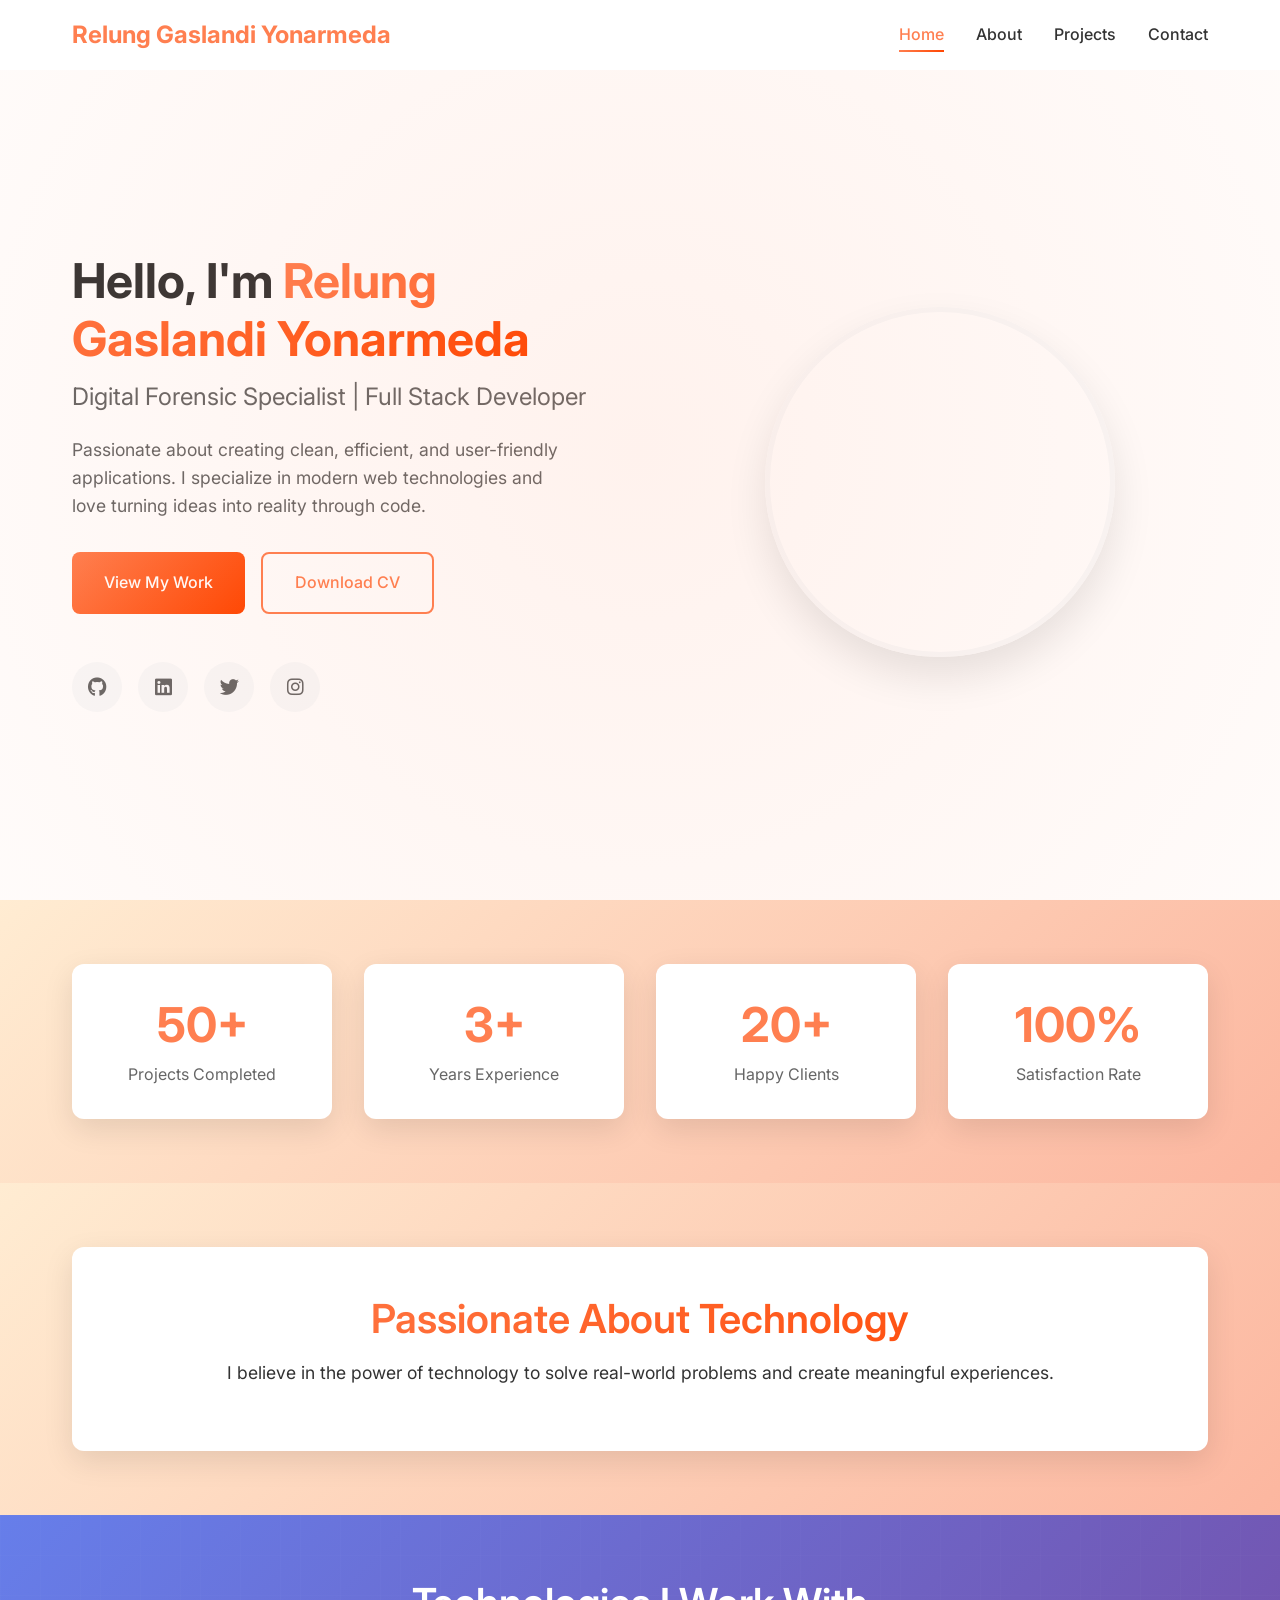
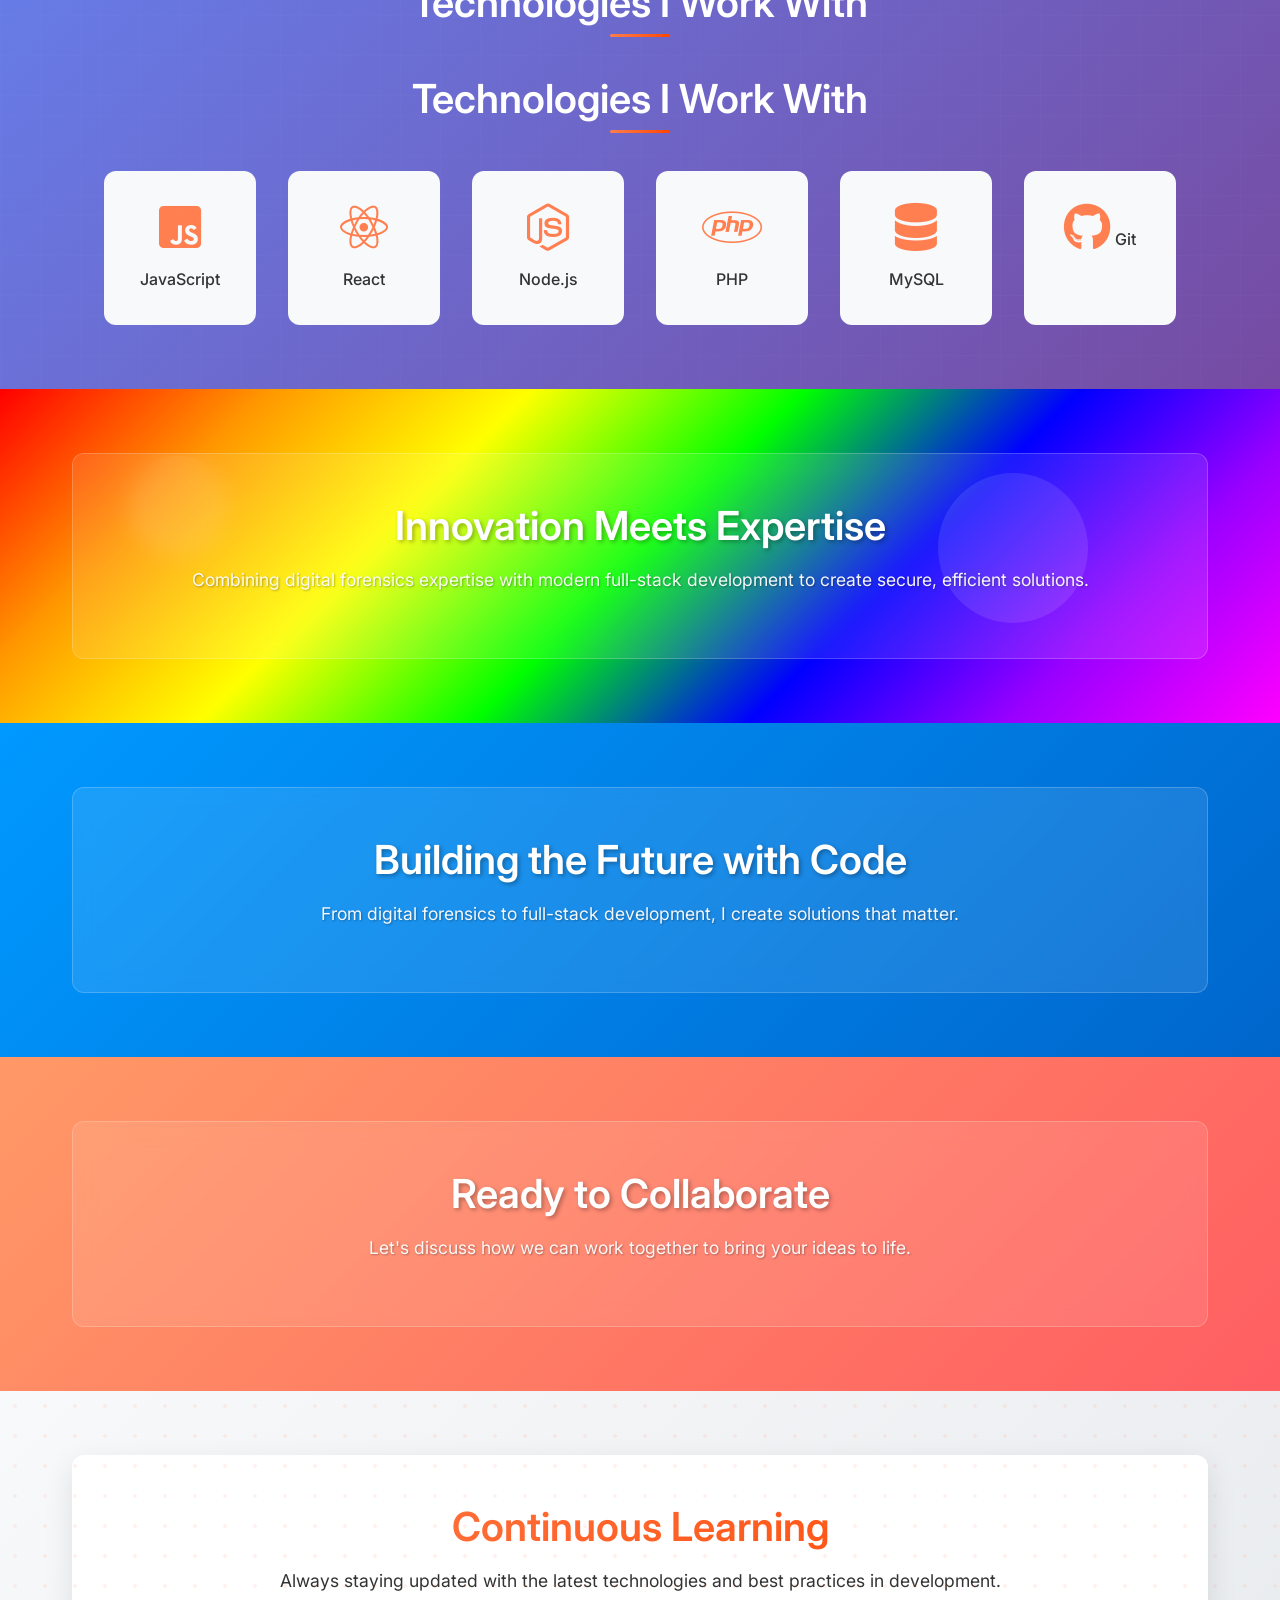
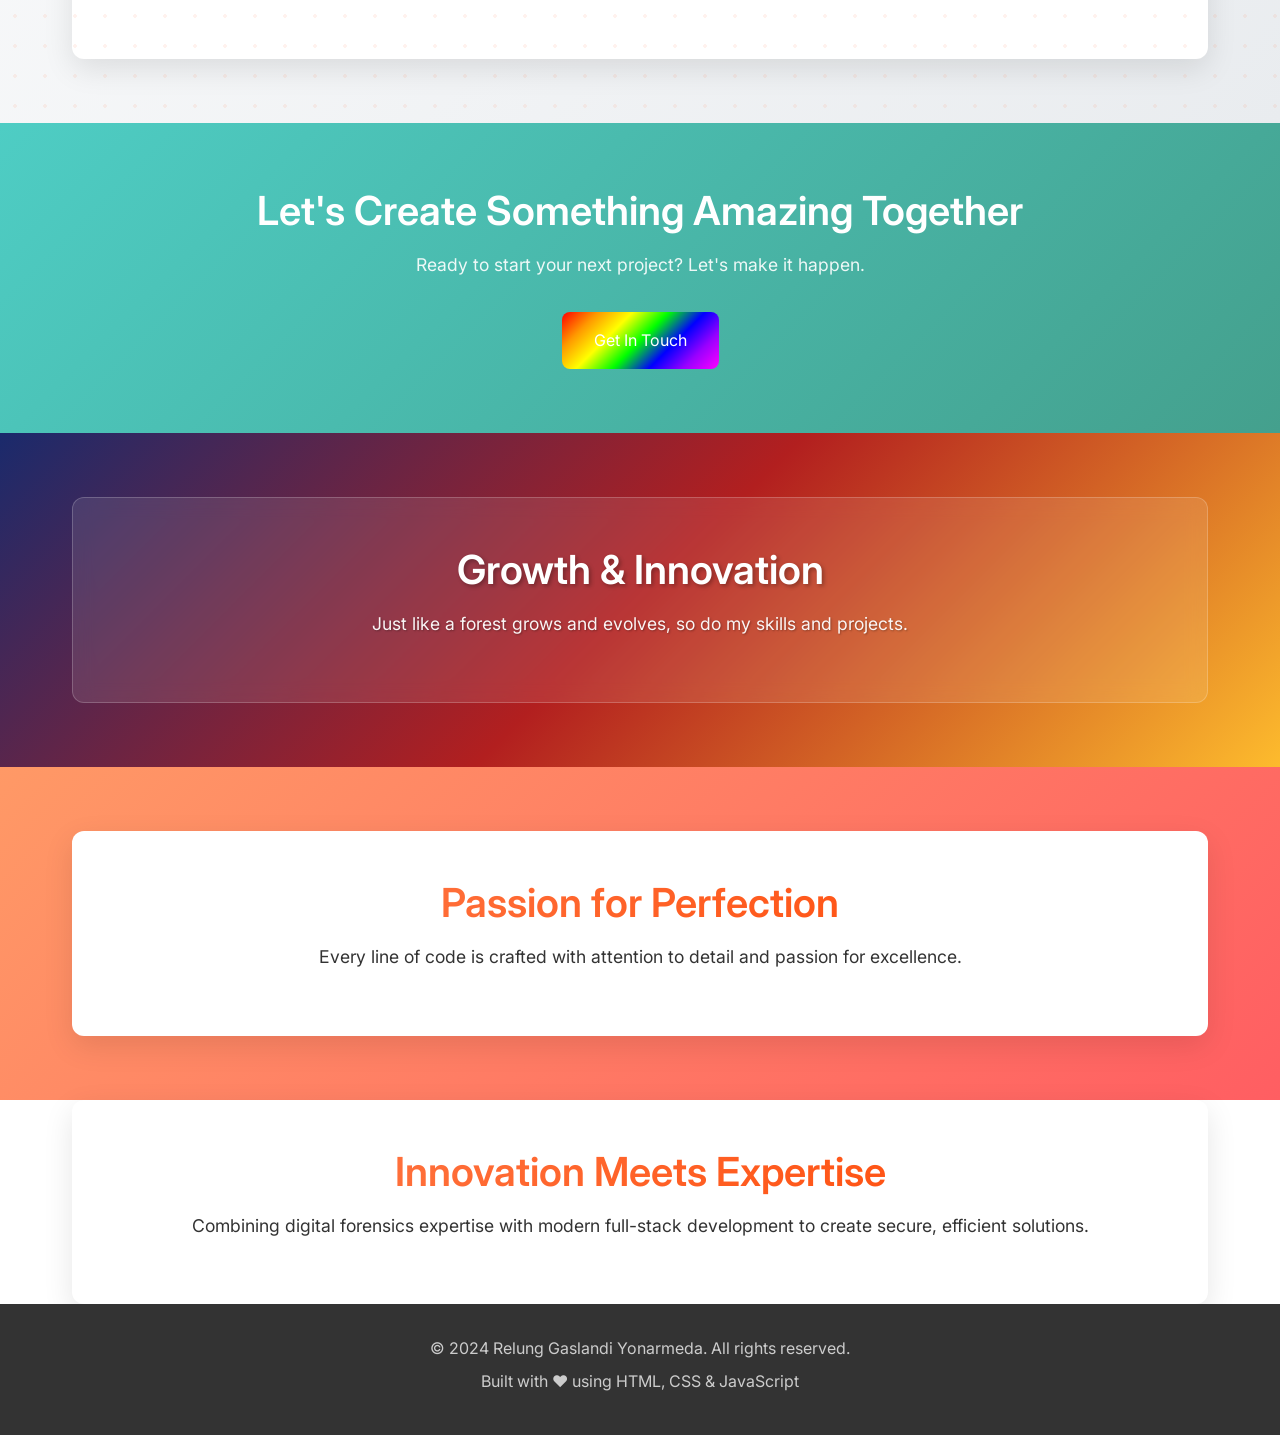
==== index.html @ f091a0e1 "Initial commit" ====
<!DOCTYPE html>
<html lang="en">
<head>
    <meta charset="UTF-8">
    <meta name="viewport" content="width=device-width, initial-scale=1.0">
    <title>Relung Gaslandi Yonarmeda - Fresh Graduates</title>
    <meta name="description" content="Full Stack Developer portfolio showcasing projects and skills">
    <link rel="stylesheet" href="css/style.css">
    <link rel="stylesheet" href="css/responsive.css">
    <link href="https://fonts.googleapis.com/css2?family=Inter:wght@300;400;500;600;700&display=swap" rel="stylesheet">
    <link rel="stylesheet" href="https://cdnjs.cloudflare.com/ajax/libs/font-awesome/6.0.0/css/all.min.css">
</head>
<body>
    <!-- Navigation -->
    <nav class="navbar">
        <div class="nav-container">
            <div class="nav-logo">
                <a href="index.html">Relung Gaslandi Yonarmeda</a>
            </div>
            <ul class="nav-menu">
                <li class="nav-item">
                    <a href="index.html" class="nav-link active">Home</a>
                </li>
                <li class="nav-item">
                    <a href="about.html" class="nav-link">About</a>
                </li>
                <li class="nav-item">
                    <a href="projects.html" class="nav-link">Projects</a>
                </li>
                <li class="nav-item">
                    <a href="contact.html" class="nav-link">Contact</a>
                </li>
            </ul>
            <div class="hamburger">
                <span class="bar"></span>
                <span class="bar"></span>
                <span class="bar"></span>
            </div>
        </div>
    </nav>

    <!-- Hero Section -->
    <section class="hero hero-enhanced">
        <div class="hero-container">
            <div class="hero-content">
                <h1 class="hero-title">Hello, I'm <span class="highlight">Relung Gaslandi Yonarmeda</span></h1>
                <h2 class="hero-subtitle">Digital Forensic Specialist | Full Stack Developer</h2>
                <p class="hero-description">
                    Passionate about creating clean, efficient, and user-friendly applications. 
                    I specialize in modern web technologies and love turning ideas into reality through code.
                </p>
                <div class="hero-buttons">
                    <a href="projects.html" class="btn btn-primary">View My Work</a>
                    <a href="assets/cv.pdf" class="btn btn-secondary" download>Download CV</a>
                </div>
                <div class="social-links">
                    <a href="https://github.com/RelungGY" target="_blank" class="social-link">
                        <i class="fab fa-github"></i>
                    </a>
                    <a href="https://www.linkedin.com/in/relung-gaslandi-yonarmeda-5705a6357/" target="_blank" class="social-link">
                        <i class="fab fa-linkedin"></i>
                    </a>
                    <a href="https://x.com/RelungY1613" target="_blank" class="social-link">
                        <i class="fab fa-twitter"></i>
                    </a>
                    <a href="https://www.instagram.com/gaslandi/" target="_blank" class="social-link">
                        <i class="fab fa-instagram"></i>
                    </a>
                </div>
            </div>
            <div class="hero-image">
                <img src="images/RelungFotoProfil.jpg" alt="John Doe" class="profile-img">
            </div>
        </div>
    </section>

    <!-- Quick Stats -->
    <section class="stats-colored">
        <div class="container">
            <div class="stats-grid">
                <div class="stat-item">
                    <h3 class="stat-number">50+</h3>
                    <p class="stat-label">Projects Completed</p>
                </div>
                <div class="stat-item">
                    <h3 class="stat-number">3+</h3>
                    <p class="stat-label">Years Experience</p>
                </div>
                <div class="stat-item">
                    <h3 class="stat-number">20+</h3>
                    <p class="stat-label">Happy Clients</p>
                </div>
                <div class="stat-item">
                    <h3 class="stat-number">100%</h3>
                    <p class="stat-label">Satisfaction Rate</p>
                </div>
            </div>
        </div>
    </section>

    <!-- Colorful Background Section -->
    <section class="colorful-bg-1">
        <div class="container">
            <div class="colorful-card">
                <h2 class="warm-gradient-text">Passionate About Technology</h2>
                <p style="color: #333; font-size: 1.1rem; text-align: center;">
                    I believe in the power of technology to solve real-world problems and create meaningful experiences.
                </p>
            </div>
        </div>
    </section>

    <!-- Technologies -->
    <section class="tech-enhanced">
        <div class="container">
            <h2 class="section-title text-white">Technologies I Work With</h2>
        <div class="container">
            <h2 class="section-title">Technologies I Work With</h2>
            <div class="tech-grid">
                <div class="tech-item">
                    <i class="fab fa-js-square"></i>
                    <span>JavaScript</span>
                </div>
                <div class="tech-item">
                    <i class="fab fa-react"></i>
                    <span>React</span>
                </div>
                <div class="tech-item">
                    <i class="fab fa-node-js"></i>
                    <span>Node.js</span>
                </div>
                <div class="tech-item">
                    <i class="fab fa-php"></i>
                    <span>PHP</span>
                </div>
                <div class="tech-item">
                    <i class="fas fa-database"></i>
                    <span>MySQL</span>
                </div>
                <div class="tech-item">
                    <i class="fab fa-github"></i>
                    <span>Git</span>
                </div>
            </div>
        </div>
    </section>

    <!-- Rainbow Background Section -->
    <section class="rainbow-bg floating-shapes">
        <div class="container">
            <div class="rainbow-card text-white">
                <h2 style="color: white; text-shadow: 2px 2px 4px rgba(0,0,0,0.3);">Innovation Meets Expertise</h2>
                <p style="color: rgba(255,255,255,0.95); font-size: 1.1rem; text-align: center; text-shadow: 1px 1px 2px rgba(0,0,0,0.3);">
                    Combining digital forensics expertise with modern full-stack development to create secure, efficient solutions.
                </p>
            </div>
        </div>
    </section>

    <!-- Ocean Pattern Section -->
    <section class="ocean-bg">
        <div class="container">
            <div class="ocean-card text-white">
                <h2 style="color: white; text-shadow: 2px 2px 4px rgba(0,0,0,0.3);">Building the Future with Code</h2>
                <p style="color: rgba(255,255,255,0.95); font-size: 1.1rem; text-align: center; text-shadow: 1px 1px 2px rgba(0,0,0,0.3);">
                    From digital forensics to full-stack development, I create solutions that matter.
                </p>
            </div>
        </div>
    </section>

    <!-- Sunset Background Section -->
    <section class="sunset-bg">
        <div class="container">
            <div class="sunset-card text-white">
                <h2 style="color: white; text-shadow: 2px 2px 4px rgba(0,0,0,0.3);">Ready to Collaborate</h2>
                <p style="color: rgba(255,255,255,0.95); font-size: 1.1rem; text-align: center; text-shadow: 1px 1px 2px rgba(0,0,0,0.3);">
                    Let's discuss how we can work together to bring your ideas to life.
                </p>
            </div>
        </div>
    </section>

    <!-- Pattern Section -->
    <section class="pattern-dots">
        <div class="container">
            <div class="colorful-card">
                <h2 class="warm-gradient-text">Continuous Learning</h2>
                <p style="color: #333; font-size: 1.1rem; text-align: center;">
                    Always staying updated with the latest technologies and best practices in development.
                </p>
            </div>
        </div>
    </section>

    <!-- Solid Color Section -->
    <section class="solid-teal-bg">
        <div class="container">
            <div style="text-align: center; color: white;">
                <h2 style="color: white; margin-bottom: 1rem;">Let's Create Something Amazing Together</h2>
                <p style="color: rgba(255,255,255,0.9); font-size: 1.1rem; margin-bottom: 2rem;">
                    Ready to start your next project? Let's make it happen.
                </p>
                <a href="contact.html" class="btn-rainbow">Get In Touch</a>
            </div>
        </div>
    </section>

    <!-- Forest Background Section -->
    <section class="forest-bg">
        <div class="container">
            <div class="forest-card text-white">
                <h2 style="color: white; text-shadow: 2px 2px 4px rgba(0,0,0,0.3);">Growth & Innovation</h2>
                <p style="color: rgba(255,255,255,0.95); font-size: 1.1rem; text-align: center; text-shadow: 1px 1px 2px rgba(0,0,0,0.3);">
                    Just like a forest grows and evolves, so do my skills and projects.
                </p>
            </div>
        </div>
    </section>

    <!-- Coral Background Section -->
    <section class="coral-bg">
        <div class="container">
            <div class="colorful-card">
                <h2 class="warm-gradient-text">Passion for Perfection</h2>
                <p style="color: #333; font-size: 1.1rem; text-align: center;">
                    Every line of code is crafted with attention to detail and passion for excellence.
                </p>
            </div>
        </div>
    </section>
        <div class="container">
            <div class="colorful-card">
                <h2 class="warm-gradient-text">Innovation Meets Expertise</h2>
                <p style="color: #333; font-size: 1.1rem; text-align: center;">
                    Combining digital forensics expertise with modern full-stack development to create secure, efficient solutions.
                </p>
            </div>
        </div>
    </section>

    <!-- Footer -->
    <footer class="footer">
        <div class="container">
            <div class="footer-content">
                <p>&copy; 2024 Relung Gaslandi Yonarmeda. All rights reserved.</p>
                <p>Built with ❤️ using HTML, CSS & JavaScript</p>
            </div>
        </div>
    </footer>

    <script src="js/main.js"></script>
    <script src="js/navigation.js"></script>
</body>
</html>
---- css/style.css ----
/* ====================================
   RESET & BASE STYLES
==================================== */
* {
    margin: 0;
    padding: 0;
    box-sizing: border-box;
}

html {
    scroll-behavior: smooth;
}

body {
    font-family: 'Inter', sans-serif;
    line-height: 1.6;
    color: #333;
    background-color: #fff;
}

/* ====================================
   TYPOGRAPHY
==================================== */
h1, h2, h3, h4, h5, h6 {
    font-weight: 600;
    line-height: 1.2;
    margin-bottom: 1rem;
}

h1 {
    font-size: 3rem;
    font-weight: 700;
}

h2 {
    font-size: 2.5rem;
}

h3 {
    font-size: 1.8rem;
}

p {
    margin-bottom: 1rem;
    color: #666;
}

a {
    text-decoration: none;
    color: inherit;
    transition: all 0.3s ease;
}

/* ====================================
   UTILITY CLASSES
==================================== */
.container {
    max-width: 1200px;
    margin: 0 auto;
    padding: 0 2rem;
}

.btn {
    display: inline-flex;
    align-items: center;
    gap: 0.5rem;
    padding: 1rem 2rem;
    border: none;
    border-radius: 8px;
    font-size: 1rem;
    font-weight: 500;
    cursor: pointer;
    transition: all 0.3s ease;
    text-decoration: none;
}

.btn-primary {
    background: linear-gradient(135deg, #ff7f50 0%, #ff4500 100%);
    color: white;
}

.btn-primary:hover {
    transform: translateY(-2px);
    box-shadow: 0 10px 25px rgba(255, 127, 80, 0.4);
}

.btn-secondary {
    background: transparent;
    color: #ff7f50;
    border: 2px solid #ff7f50;
}

.btn-secondary:hover {
    background: #ff7f50;
    color: white;
}

.highlight {
    background: linear-gradient(135deg, #ff7f50 0%, #ff4500 100%);
    -webkit-background-clip: text;
    -webkit-text-fill-color: transparent;
    background-clip: text;
}

.section-title {
    text-align: center;
    margin-bottom: 3rem;
    position: relative;
}

.section-title::after {
    content: '';
    position: absolute;
    bottom: -10px;
    left: 50%;
    transform: translateX(-50%);
    width: 60px;
    height: 3px;
    background: linear-gradient(135deg, #ff7f50 0%, #ff4500 100%);
    border-radius: 2px;
}

/* ====================================
   NAVIGATION
==================================== */
.navbar {
    position: fixed;
    top: 0;
    width: 100%;
    background: rgba(255, 255, 255, 0.95);
    backdrop-filter: blur(10px);
    z-index: 1000;
    padding: 1rem 0;
    transition: all 0.3s ease;
}

.navbar.scrolled {
    background: rgba(255, 255, 255, 0.98);
    box-shadow: 0 2px 20px rgba(0, 0, 0, 0.1);
}

.nav-container {
    max-width: 1200px;
    margin: 0 auto;
    padding: 0 2rem;
    display: flex;
    justify-content: space-between;
    align-items: center;
}

.nav-logo a {
    font-size: 1.5rem;
    font-weight: 700;
    color: #ff7f50;
}

.nav-menu {
    display: flex;
    list-style: none;
    gap: 2rem;
}

.nav-link {
    position: relative;
    padding: 0.5rem 0;
    font-weight: 500;
    color: #333;
}

.nav-link::after {
    content: '';
    position: absolute;
    bottom: 0;
    left: 0;
    width: 0;
    height: 2px;
    background: linear-gradient(135deg, #ff7f50 0%, #ff4500 100%);
    transition: width 0.3s ease;
}

.nav-link:hover::after,
.nav-link.active::after {
    width: 100%;
}

.nav-link.active {
    color: #ff7f50;
}

/* Hamburger Menu */
.hamburger {
    display: none;
    flex-direction: column;
    cursor: pointer;
}

.bar {
    width: 25px;
    height: 3px;
    background: #333;
    margin: 3px 0;
    transition: 0.3s;
}

/* ====================================
   HERO SECTION
==================================== */
.hero {
    padding: 8rem 0 4rem;
    min-height: 100vh;
    display: flex;
    align-items: center;
    position: relative;
}

.hero::before {
    content: '';
    position: absolute;
    top: 0;
    left: 0;
    right: 0;
    bottom: 0;
    background: linear-gradient(45deg, transparent 49%, rgba(255, 127, 80, 0.05) 50%, transparent 51%);
    pointer-events: none;
}

.hero-container {
    max-width: 1200px;
    margin: 0 auto;
    padding: 0 2rem;
    display: grid;
    grid-template-columns: 1fr 1fr;
    gap: 4rem;
    align-items: center;
}

.hero-title {
    margin-bottom: 1rem;
}

.hero-subtitle {
    font-size: 1.5rem;
    color: #666;
    margin-bottom: 1.5rem;
    font-weight: 400;
}

.hero-description {
    font-size: 1.1rem;
    margin-bottom: 2rem;
    max-width: 500px;
}

.hero-buttons {
    display: flex;
    gap: 1rem;
    margin-bottom: 3rem;
}

.social-links {
    display: flex;
    gap: 1rem;
}

.social-link {
    width: 50px;
    height: 50px;
    border-radius: 50%;
    background: #f8f9fa;
    display: flex;
    align-items: center;
    justify-content: center;
    font-size: 1.2rem;
    color: #666;
    transition: all 0.3s ease;
}

.social-link:hover {
    background: linear-gradient(135deg, #ff7f50 0%, #ff4500 100%);
    color: white;
    transform: translateY(-3px);
}

.hero-image {
    display: flex;
    justify-content: center;
    align-items: center;
}

.profile-img {
    width: 350px;
    height: 350px;
    border-radius: 50%;
    object-fit: cover;
    border: 5px solid #f8f9fa;
    box-shadow: 0 20px 40px rgba(0, 0, 0, 0.1);
}

/* ====================================
   STATS SECTION
==================================== */
.stats {
    padding: 4rem 0;
    background: #f8f9fa;
}

.stats-grid {
    display: grid;
    grid-template-columns: repeat(auto-fit, minmax(250px, 1fr));
    gap: 2rem;
}

.stat-item {
    text-align: center;
    padding: 2rem;
}

.stat-number {
    font-size: 3rem;
    font-weight: 700;
    color: #ff7f50;
    margin-bottom: 0.5rem;
}

.stat-label {
    color: #666;
    font-size: 1rem;
    margin-bottom: 0;
}

/* ====================================
   TECHNOLOGIES SECTION
==================================== */
.technologies {
    padding: 4rem 0;
}

.tech-grid {
    display: grid;
    grid-template-columns: repeat(auto-fit, minmax(150px, 1fr));
    gap: 2rem;
}

.tech-item {
    text-align: center;
    padding: 2rem;
    background: #f8f9fa;
    border-radius: 12px;
    transition: all 0.3s ease;
}

.tech-item:hover {
    transform: translateY(-5px);
    box-shadow: 0 10px 30px rgba(0, 0, 0, 0.1);
}

.tech-item i {
    font-size: 3rem;
    margin-bottom: 1rem;
    color: #ff7f50;
}

.tech-item span {
    font-weight: 500;
    color: #333;
}

/* ====================================
   PAGE TITLES
==================================== */
.projects-hero,
.about-hero,
.contact-hero {
    padding: 8rem 0 4rem;
    text-align: center;
    background: linear-gradient(135deg, #f8f9fa 0%, #e9ecef 100%);
}

.page-title {
    margin-bottom: 1rem;
}

.page-subtitle {
    font-size: 1.2rem;
    color: #666;
    margin-bottom: 0;
}

/* ====================================
   ABOUT PAGE
==================================== */
.about-content {
    padding: 4rem 0;
}

.about-grid {
    display: grid;
    grid-template-columns: 1fr 1fr;
    gap: 4rem;
    align-items: center;
}

.about-img {
    width: 100%;
    border-radius: 12px;
    box-shadow: 0 20px 40px rgba(0, 0, 0, 0.1);
}

/* Skills Section */
.skills {
    padding: 4rem 0;
    background: #f8f9fa;
}

.skills-grid {
    display: grid;
    grid-template-columns: repeat(auto-fit, minmax(350px, 1fr));
    gap: 3rem;
}

.skill-category h3 {
    margin-bottom: 2rem;
    color: #333;
}

.skill-item {
    margin-bottom: 1.5rem;
}

.skill-name {
    display: block;
    margin-bottom: 0.5rem;
    font-weight: 500;
}

.skill-bar {
    width: 100%;
    height: 8px;
    background: #e9ecef;
    border-radius: 4px;
    overflow: hidden;
}

.skill-progress {
    height: 100%;
    background: linear-gradient(135deg, #ff7f50 0%, #ff4500 100%);
    border-radius: 4px;
    transition: width 1s ease;
}

/* Timeline */
.experience {
    padding: 4rem 0;
}

.timeline {
    position: relative;
    max-width: 800px;
    margin: 0 auto;
}

.timeline::after {
    content: '';
    position: absolute;
    width: 3px;
    background: linear-gradient(135deg, #ff7f50 0%, #ff4500 100%);
    top: 0;
    bottom: 0;
    left: 50%;
    margin-left: -1.5px;
}

.timeline-item {
    padding: 10px 40px;
    position: relative;
    background-color: inherit;
    width: 50%;
    border: none;
}

.timeline-item::after {
    content: '';
    position: absolute;
    width: 20px;
    height: 20px;
    right: -10px;
    background: #ff7f50;
    border: none;
    top: 15px;
    border-radius: 50%;
    z-index: 1;
}

.timeline-item:nth-child(odd) {
    left: 0;
}

.timeline-item:nth-child(even) {
    left: 50%;
}

/* ====================================
   CONTACT PAGE
==================================== */
.contact-content {
    padding: 4rem 0;
}

.contact-grid {
    display: grid;
    grid-template-columns: 1fr 1fr;
    gap: 4rem;
}

.contact-info h2 {
    margin-bottom: 1.5rem;
}

.contact-item {
    display: flex;
    align-items: center;
    gap: 1rem;
    margin-bottom: 1.5rem;
}

.contact-icon {
    width: 50px;
    height: 50px;
    border-radius: 50%;
    background: #f8f9fa;
    display: flex;
    align-items: center;
    justify-content: center;
    font-size: 1.2rem;
    color: #ff7f50;
}

.contact-details h3 {
    font-size: 1.2rem;
    margin-bottom: 0.5rem;
}

.contact-details p {
    margin-bottom: 0;
    color: #666;
}

.contact-social {
    margin-top: 2rem;
}

.contact-social h3 {
    margin-bottom: 1rem;
}

.social-links {
    display: flex;
    gap: 1rem;
}

.contact-form-container {
    padding: 2rem;
    background: #f8f9fa;
    border-radius: 12px;
}

.form-group {
    margin-bottom: 1.5rem;
}

.form-group label {
    display: block;
    margin-bottom: 0.5rem;
    font-weight: 500;
}

.form-group input,
.form-group textarea {
    width: 100%;
    padding: 1rem;
    border: 1px solid #ddd;
    border-radius: 8px;
    font-size: 1rem;
    transition: all 0.3s ease;
}

.form-group input:focus,
.form-group textarea:focus {
    outline: none;
    border-color: #ff7f50;
    box-shadow: 0 0 0 3px rgba(255, 127, 80, 0.1);
}

.form-group textarea {
    min-height: 150px;
    resize: vertical;
}

.form-message {
    margin-top: 1rem;
    padding: 1rem;
    border-radius: 8px;
    text-align: center;
}

/* ====================================
   PROJECTS PAGE
==================================== */
.projects-filter {
    padding: 2rem 0;
}

.filter-buttons {
    display: flex;
    justify-content: center;
    gap: 1rem;
    flex-wrap: wrap;
}

.filter-btn {
    padding: 0.8rem 1.5rem;
    border: 2px solid #ddd;
    background: white;
    border-radius: 8px;
    cursor: pointer;
    transition: all 0.3s ease;
}

.filter-btn:hover {
    border-color: #ff7f50;
    color: #ff7f50;
}

.filter-btn.active {
    background: linear-gradient(135deg, #ff7f50 0%, #ff4500 100%);
    color: white;
    border-color: transparent;
}

.projects-grid-section {
    padding: 2rem 0 4rem;
}

.projects-grid {
    display: grid;
    grid-template-columns: repeat(auto-fit, minmax(350px, 1fr));
    gap: 2rem;
}

.project-card {
    background: white;
    border-radius: 12px;
    overflow: hidden;
    box-shadow: 0 10px 30px rgba(0, 0, 0, 0.1);
    transition: all 0.3s ease;
}

.project-card:hover {
    transform: translateY(-5px);
    box-shadow: 0 15px 40px rgba(0, 0, 0, 0.15);
}

.project-image {
    position: relative;
    overflow: hidden;
}

.project-image img {
    width: 100%;
    height: 250px;
    object-fit: cover;
    transition: all 0.3s ease;
}

.project-card:hover .project-image img {
    transform: scale(1.05);
}

.project-overlay {
    position: absolute;
    top: 0;
    left: 0;
    right: 0;
    bottom: 0;
    background: rgba(255, 127, 80, 0.9);
    display: flex;
    align-items: center;
    justify-content: center;
    opacity: 0;
    transition: opacity 0.3s ease;
}

.project-card:hover .project-overlay {
    opacity: 1;
}

.project-links {
    display: flex;
    gap: 1rem;
}

.project-link {
    width: 50px;
    height: 50px;
    border-radius: 50%;
    background: rgba(255, 255, 255, 0.2);
    display: flex;
    align-items: center;
    justify-content: center;
    color: white;
    font-size: 1.2rem;
    transition: all 0.3s ease;
}

.project-link:hover {
    background: white;
    color: #ff7f50;
    transform: scale(1.1);
}

.project-content {
    padding: 2rem;
}

.project-title {
    font-size: 1.5rem;
    margin-bottom: 1rem;
}

.project-description {
    color: #666;
    margin-bottom: 1.5rem;
}

.project-tech {
    display: flex;
    gap: 0.5rem;
    flex-wrap: wrap;
}

.tech-tag {
    padding: 0.3rem 0.8rem;
    background: #f8f9fa;
    border-radius: 4px;
    font-size: 0.8rem;
    font-weight: 500;
}

/* ====================================
   AVAILABILITY SECTION
==================================== */
.availability {
    padding: 4rem 0;
    background: #f8f9fa;
}

.availability-content {
    max-width: 800px;
    margin: 0 auto;
    text-align: center;
}

.availability-status {
    display: flex;
    align-items: center;
    justify-content: center;
    gap: 1rem;
    margin: 1.5rem 0;
}

.status-indicator {
    width: 12px;
    height: 12px;
    border-radius: 50%;
    background: #28a745;
}

.availability-info {
    display: flex;
    justify-content: center;
    gap: 2rem;
    margin-top: 2rem;
}

.info-item {
    display: flex;
    align-items: center;
    gap: 0.5rem;
}

.info-item i {
    color: #ff7f50;
}

/* ====================================
   FAQ SECTION
==================================== */
.faq {
    padding: 4rem 0;
}

.faq-grid {
    display: grid;
    grid-template-columns: repeat(auto-fit, minmax(300px, 1fr));
    gap: 2rem;
}

.faq-item {
    padding: 2rem;
    background: #f8f9fa;
    border-radius: 12px;
}

.faq-item h3 {
    margin-bottom: 1rem;
    color: #333;
}

.faq-item p {
    color: #666;
}

/* ====================================
   CTA SECTION
==================================== */
.cta-section {
    padding: 4rem 0;
}

.cta-content {
    max-width: 800px;
    margin: 0 auto;
    text-align: center;
}

.cta-content h2 {
    margin-bottom: 1rem;
}

.cta-content p {
    margin-bottom: 2rem;
}

/* ====================================
   FOOTER
==================================== */
.footer {
    padding: 2rem 0;
    background: #333;
    color: white;
}

.footer-content {
    text-align: center;
}

.footer-content p {
    margin-bottom: 0.5rem;
    color: #ccc;
}

/* ====================================
   ANIMATIONS
==================================== */
.fade-in {
    opacity: 0;
    transform: translateY(20px);
    transition: all 0.6s ease;
}

.fade-in.visible {
    opacity: 1;
    transform: translateY(0);
}

.slide-in-left {
    opacity: 0;
    transform: translateX(-50px);
    transition: all 0.6s ease;
}

.slide-in-left.visible {
    opacity: 1;
    transform: translateX(0);
}

.slide-in-right {
    opacity: 0;
    transform: translateX(50px);
    transition: all 0.6s ease;
}

.slide-in-right.visible {
    opacity: 1;
    transform: translateX(0);
}

/* ====================================
   COLORFUL BACKGROUND SECTIONS
==================================== */
.colorful-bg-1 {
    padding: 4rem 0;
    background: linear-gradient(135deg, #ffecd2 0%, #fcb69f 100%);
}

.colorful-bg-2 {
    padding: 4rem 0;
    background: linear-gradient(135deg, #a8edea 0%, #fed6e3 100%);
}

.colorful-bg-3 {
    padding: 4rem 0;
    background: linear-gradient(135deg, #d299c2 0%, #fef9d7 100%);
}

.colorful-card {
    background: white;
    padding: 3rem;
    border-radius: 12px;
    box-shadow: 0 10px 30px rgba(0, 0, 0, 0.1);
    text-align: center;
}

.warm-gradient-text {
    background: linear-gradient(135deg, #ff7f50 0%, #ff4500 100%);
    -webkit-background-clip: text;
    -webkit-text-fill-color: transparent;
    background-clip: text;
}

/* ====================================
   OCEAN BACKGROUND
==================================== */
.ocean-bg {
    padding: 4rem 0;
    background: linear-gradient(135deg, #0099ff 0%, #0066cc 100%);
    color: white;
}

.ocean-card {
    background: rgba(255, 255, 255, 0.1);
    padding: 3rem;
    border-radius: 12px;
    backdrop-filter: blur(10px);
    border: 1px solid rgba(255, 255, 255, 0.2);
    text-align: center;
}

/* ====================================
   RAINBOW BACKGROUND
==================================== */
.rainbow-bg {
    padding: 4rem 0;
    background: linear-gradient(135deg, #ff0000 0%, #ff9900 17%, #ffff00 33%, #00ff00 50%, #0000ff 67%, #9900ff 83%, #ff00ff 100%);
    color: white;
}

.rainbow-card {
    background: rgba(255, 255, 255, 0.1);
    padding: 3rem;
    border-radius: 12px;
    backdrop-filter: blur(10px);
    border: 1px solid rgba(255, 255, 255, 0.2);
    text-align: center;
}

.floating-shapes {
    position: relative;
    overflow: hidden;
}

.floating-shapes::before,
.floating-shapes::after {
    content: '';
    position: absolute;
    border-radius: 50%;
    background: rgba(255, 255, 255, 0.1);
    z-index: 0;
}

.floating-shapes::before {
    width: 100px;
    height: 100px;
    top: 20%;
    left: 10%;
    animation: float 6s ease-in-out infinite;
}

.floating-shapes::after {
    width: 150px;
    height: 150px;
    bottom: 30%;
    right: 15%;
    animation: float 8s ease-in-out infinite reverse;
}

@keyframes float {
    0%, 100% {
        transform: translateY(0) rotate(0deg);
    }
    50% {
        transform: translateY(-20px) rotate(180deg);
    }
}

/* ====================================
   SUNSET BACKGROUND
==================================== */
.sunset-bg {
    padding: 4rem 0;
    background: linear-gradient(135deg, #ff9966 0%, #ff5e62 100%);
    color: white;
}

.sunset-card {
    background: rgba(255, 255, 255, 0.1);
    padding: 3rem;
    border-radius: 12px;
    backdrop-filter: blur(10px);
    border: 1px solid rgba(255, 255, 255, 0.2);
    text-align: center;
}

/* ====================================
   PATTERN BACKGROUNDS
==================================== */
.pattern-dots {
    padding: 4rem 0;
    background: linear-gradient(135deg, #f8f9fa 0%, #e9ecef 100%);
    position: relative;
}

.pattern-dots::before {
    content: '';
    position: absolute;
    top: 0;
    left: 0;
    right: 0;
    bottom: 0;
    background-image: radial-gradient(circle, #ff7f50 2px, transparent 2px);
    background-size: 30px 30px;
    opacity: 0.1;
}

.pattern-stripes {
    padding: 4rem 0;
    background: linear-gradient(135deg, #f8f9fa 0%, #e9ecef 100%);
    position: relative;
}

.pattern-stripes::before {
    content: '';
    position: absolute;
    top: 0;
    left: 0;
    right: 0;
    bottom: 0;
    background-image: repeating-linear-gradient(45deg, #ff7f50, #ff7f50 2px, transparent 2px, transparent 20px);
    opacity: 0.1;
}

/* ====================================
   SOLID COLOR BACKGROUNDS
==================================== */
.solid-blue-bg {
    padding: 4rem 0;
    background: linear-gradient(135deg, #667eea 0%, #764ba2 100%);
    color: white;
}

.solid-teal-bg {
    padding: 4rem 0;
    background: linear-gradient(135deg, #4ecdc4 0%, #44a08d 100%);
    color: white;
}

.solid-pink-bg {
    padding: 4rem 0;
    background: linear-gradient(135deg, #ff9a9e 0%, #fecfef 100%);
    color: white;
}

/* ====================================
   FOREST BACKGROUND
==================================== */
.forest-bg {
    padding: 4rem 0;
    background: linear-gradient(135deg, #1a2a6c 0%, #b21f1f 50%, #fdbb2d 100%);
    color: white;
}

.forest-card {
    background: rgba(255, 255, 255, 0.1);
    padding: 3rem;
    border-radius: 12px;
    backdrop-filter: blur(10px);
    border: 1px solid rgba(255, 255, 255, 0.2);
    text-align: center;
}

/* ====================================
   CORAL BACKGROUND
==================================== */
.coral-bg {
    padding: 4rem 0;
    background: linear-gradient(135deg, #ff9966 0%, #ff5e62 100%);
    color: white;
}

/* ====================================
   RAINBOW BUTTON
==================================== */
.btn-rainbow {
    background: linear-gradient(135deg, #ff0000 0%, #ff9900 17%, #ffff00 33%, #00ff00 50%, #0000ff 67%, #9900ff 83%, #ff00ff 100%);
    color: white;
    padding: 1rem 2rem;
    border-radius: 8px;
    text-decoration: none;
    display: inline-block;
    transition: all 0.3s ease;
}

.btn-rainbow:hover {
    transform: translateY(-2px);
    box-shadow: 0 10px 30px rgba(0, 0, 0, 0.2);
}

/* ====================================
   ENHANCED SECTIONS
==================================== */
.hero-enhanced {
    position: relative;
    overflow: hidden;
}

.hero-enhanced::before {
    content: '';
    position: absolute;
    top: -50%;
    left: -50%;
    width: 200%;
    height: 200%;
    background: radial-gradient(circle, rgba(255, 127, 80, 0.1) 0%, transparent 70%);
    animation: pulse 15s ease-in-out infinite;
}

@keyframes pulse {
    0%, 100% {
        transform: scale(1);
        opacity: 0.5;
    }
    50% {
        transform: scale(1.1);
        opacity: 0.8;
    }
}

.tech-enhanced {
    position: relative;
    background: linear-gradient(135deg, #667eea 0%, #764ba2 100%);
    color: white;
    padding: 4rem 0;
}

.tech-enhanced::before {
    content: '';
    position: absolute;
    top: 0;
    left: 0;
    right: 0;
    bottom: 0;
    background-image: url('data:image/svg+xml;utf8,<svg width="100" height="100" xmlns="http://www.w3.org/2000/svg"><defs><pattern id="grid" width="40" height="40" patternUnits="userSpaceOnUse"><path d="M 40 0 L 0 0 0 40" fill="none" stroke="rgba(255,255,255,0.1)" stroke-width="1"/></pattern></defs><rect width="100" height="100" fill="url(%23grid)"/></svg>');
    opacity: 0.3;
}

.contact-enhanced {
    padding: 4rem 0;
}

.faq-enhanced {
    padding: 4rem 0;
    background: #f8f9fa;
}

.stats-colored {
    padding: 4rem 0;
    background: linear-gradient(135deg, #ffecd2 0%, #fcb69f 100%);
}

.stats-colored .stat-item {
    background: white;
    border-radius: 12px;
    box-shadow: 0 10px 30px rgba(0, 0, 0, 0.1);
}

.stats-colored .stat-number {
    color: #ff7f50;
}

/* ====================================
   PROJECTS ENHANCED
==================================== */
.projects-hero {
    background: linear-gradient(135deg, #ffecd2 0%, #fcb69f 100%);
}

.projects-filter {
    padding: 2rem 0;
    background: white;
}

.projects-grid-section {
    padding: 2rem 0 4rem;
}

/* ====================================
   ABOUT ENHANCED
==================================== */
.about-hero {
    background: linear-gradient(135deg, #a8edea 0%, #fed6e3 100%);
}

/* ====================================
   CONTACT ENHANCED
==================================== */
.contact-hero {
    background: linear-gradient(135deg, #d299c2 0%, #fef9d7 100%);
}

/* ====================================
   RESPONSIVE DESIGN
==================================== */
@media screen and (max-width: 1024px) {
    .container {
        padding: 0 1.5rem;
    }
    
    .nav-container {
        padding: 0 1.5rem;
    }
    
    .hero-container {
        gap: 3rem;
        grid-template-columns: 1fr;
        text-align: center;
    }
    
    .hero-image {
        order: -1;
    }
    
    .profile-img {
        width: 280px;
        height: 280px;
    }
    
    .hero-buttons {
        justify-content: center;
    }
    
    .stats-grid {
        grid-template-columns: repeat(2, 1fr);
    }
    
    .tech-grid {
        grid-template-columns: repeat(3, 1fr);
    }
    
    .about-grid {
        grid-template-columns: 1fr;
        gap: 2rem;
        text-align: center;
    }
    
    .skills-grid {
        grid-template-columns: 1fr;
        gap: 2rem;
    }
    
    .timeline::after {
        left: 31px;
    }
    
    .timeline-item {
        width: 100%;
        padding-left: 70px;
        padding-right: 25px;
    }
    
    .timeline-item::after {
        left: 21px;
    }
    
    .timeline-item:nth-child(even) {
        left: 0%;
    }
    
    .contact-grid {
        grid-template-columns: 1fr;
        gap: 3rem;
    }
    
    .projects-grid {
        grid-template-columns: repeat(2, 1fr);
    }
    
    .availability-info {
        flex-direction: column;
        gap: 1rem;
    }
    
    .faq-grid {
        grid-template-columns: 1fr;
    }
}

@media screen and (max-width: 768px) {
    .container {
        padding: 0 1rem;
    }
    
    .nav-container {
        padding: 0 1rem;
    }
    
    /* Navigation */
    .nav-menu {
        position: fixed;
        left: -100%;
        top: 70px;
        flex-direction: column;
        background-color: white;
        width: 100%;
        text-align: center;
        transition: 0.3s;
        box-shadow: 0 10px 27px rgba(0, 0, 0, 0.05);
        padding: 2rem 0;
    }
    
    .nav-menu.active {
        left: 0;
    }
    
    .nav-menu li {
        margin: 1rem 0;
    }
    
    .hamburger {
        display: flex;
    }
    
    .hamburger.active .bar:nth-child(2) {
        opacity: 0;
    }
    
    .hamburger.active .bar:nth-child(1) {
        transform: translateY(8px) rotate(45deg);
    }
    
    .hamburger.active .bar:nth-child(3) {
        transform: translateY(-8px) rotate(-45deg);
    }
    
    /* Hero Section */
    .hero {
        padding: 6rem 0 3rem;
        min-height: auto;
    }
    
    .hero-container {
        gap: 2rem;
    }
    
    .hero-title {
        font-size: 2.5rem;
    }
    
    .hero-subtitle {
        font-size: 1.3rem;
    }
    
    .hero-description {
        font-size: 1rem;
    }
    
    .hero-buttons {
        flex-direction: column;
        align-items: center;
        gap: 1rem;
    }
    
    .btn {
        width: 100%;
        max-width: 300px;
        justify-content: center;
    }
    
    .profile-img {
        width: 250px;
        height: 250px;
    }
    
    .social-links {
        justify-content: center;
    }
    
    /* Stats */
    .stats {
        padding: 3rem 0;
    }
    
    .stats-grid {
        grid-template-columns: 1fr;
        gap: 1rem;
    }
    
    .stat-item {
        padding: 1.5rem;
    }
    
    .stat-number {
        font-size: 2.5rem;
    }
    
    /* Technologies */
    .technologies {
        padding: 3rem 0;
    }
    
    .tech-grid {
        grid-template-columns: repeat(2, 1fr);
        gap: 1rem;
    }
    
    .tech-item {
        padding: 1.5rem 1rem;
    }
    
    .tech-item i {
        font-size: 2.5rem;
    }
    
    /* Page Titles */
    .projects-hero,
    .about-hero,
    .contact-hero {
        padding: 6rem 0 3rem;
    }
    
    .page-title {
        font-size: 2.5rem;
    }
    
    .page-subtitle {
        font-size: 1.1rem;
    }
    
    /* About Page */
    .about-content {
        padding: 3rem 0;
    }
    
    .about-text h2 {
        text-align: center;
        margin-bottom: 2rem;
    }
    
    .skills {
        padding: 3rem 0;
    }
    
    .skills-grid {
        gap: 2rem;
    }
    
    .skill-category {
        padding: 0;
    }
    
    .experience {
        padding: 3rem 0;
    }
    
    /* Projects Page */
    .projects-filter {
        padding: 1.5rem 0;
    }
    
    .filter-buttons {
        gap: 0.5rem;
    }
    
    .filter-btn {
        padding: 0.6rem 1rem;
        font-size: 0.9rem;
    }
    
    .projects-grid-section {
        padding: 1.5rem 0 3rem;
    }
    
    .projects-grid {
        grid-template-columns: 1fr;
        gap: 1.5rem;
    }
    
    .project-content {
        padding: 1.5rem;
    }
    
    .project-tech {
        gap: 0.3rem;
    }
    
    .tech-tag {
        font-size: 0.75rem;
        padding: 0.25rem 0.6rem;
    }
    
    /* Contact Page */
    .contact-content {
        padding: 3rem 0;
    }
    
    .contact-info h2 {
        text-align: center;
    }
    
    .contact-info > p {
        text-align: center;
    }
    
    .contact-item {
        flex-direction: column;
        text-align: center;
        gap: 0.5rem;
    }
    
    .contact-form-container {
        padding: 1.5rem;
    }
    
    /* Availability */
    .availability {
        padding: 3rem 0;
    }
    
    .availability-content h2 {
        font-size: 2rem;
    }
    
    .availability-status {
        flex-direction: column;
        gap: 0.5rem;
    }
    
    /* FAQ */
    .faq {
        padding: 3rem 0;
    }
    
    .faq-grid {
        gap: 1.5rem;
    }
    
    .faq-item {
        padding: 1.5rem;
    }
    
    /* CTA Section */
    .cta-section {
        padding: 3rem 0;
    }
    
    .cta-content h2 {
        font-size: 2rem;
    }
    
    /* Typography Adjustments */
    h1 {
        font-size: 2.5rem;
    }
    
    h2 {
        font-size: 2rem;
    }
    
    h3 {
        font-size: 1.5rem;
    }
    
    .section-title {
        margin-bottom: 2rem;
    }
    
    .section-title::after {
        width: 40px;
    }
}

@media screen and (max-width: 480px) {
    .container {
        padding: 0 0.8rem;
    }
    
    .nav-container {
        padding: 0 0.8rem;
    }
    
    /* Hero */
    .hero-title {
        font-size: 2rem;
    }
    
    .hero-subtitle {
        font-size: 1.2rem;
    }
    
    .profile-img {
        width: 200px;
        height: 200px;
    }
    
    /* Typography */
    h1 {
        font-size: 2rem;
    }
    
    h2 {
        font-size: 1.8rem;
    }
    
    .page-title {
        font-size: 2rem;
    }
    
    /* Buttons */
    .btn {
        padding: 0.8rem 1.5rem;
        font-size: 0.9rem;
    }
    
    /* Grid Adjustments */
    .tech-grid {
        grid-template-columns: 1fr;
    }
    
    .projects-grid {
        grid-template-columns: 1fr;
    }
    
    /* Contact Form */
    .contact-form-container {
        padding: 1rem;
    }
    
    .form-group input,
    .form-group textarea {
        padding: 0.8rem;
    }
    
    /* Project Cards */
    .project-content {
        padding: 1rem;
    }
    
    /* Stats */
    .stat-number {
        font-size: 2rem;
    }
    
    /* Tech Items */
    .tech-item {
        padding: 1rem 0.5rem;
    }
    
    .tech-item i {
        font-size: 2rem;
    }
    
    /* Social Links */
    .social-link {
        width: 45px;
        height: 45px;
        font-size: 1.1rem;
    }
}

@media screen and (max-width: 360px) {
    .container {
        padding: 0 0.5rem;
    }
    
    .nav-container {
        padding: 0 0.5rem;
    }
    
    .hero-title {
        font-size: 1.8rem;
    }
    
    .hero-subtitle {
        font-size: 1.1rem;
    }
    
    .profile-img {
        width: 180px;
        height: 180px;
    }
    
    .btn {
        padding: 0.7rem 1.2rem;
        font-size: 0.85rem;
    }
    
    .contact-form-container {
        padding: 0.8rem;
    }
    
    .form-group input,
    .form-group textarea {
        padding: 0.7rem;
    }
    
    /* Project Cards */
    .project-content {
        padding: 1rem;
    }
    
    /* Stats */
    .stat-number {
        font-size: 2rem;
    }
    
    /* Tech Items */
    .tech-item {
        padding: 1rem 0.5rem;
    }
    
    .tech-item i {
        font-size: 2rem;
    }
    
    /* Social Links */
    .social-link {
        width: 45px;
        height: 45px;
        font-size: 1.1rem;
    }
}
---- css/responsive.css ----
@media (max-width: 768px) {
    nav ul li {
        display: block;
        margin-right: 0;
    }
}
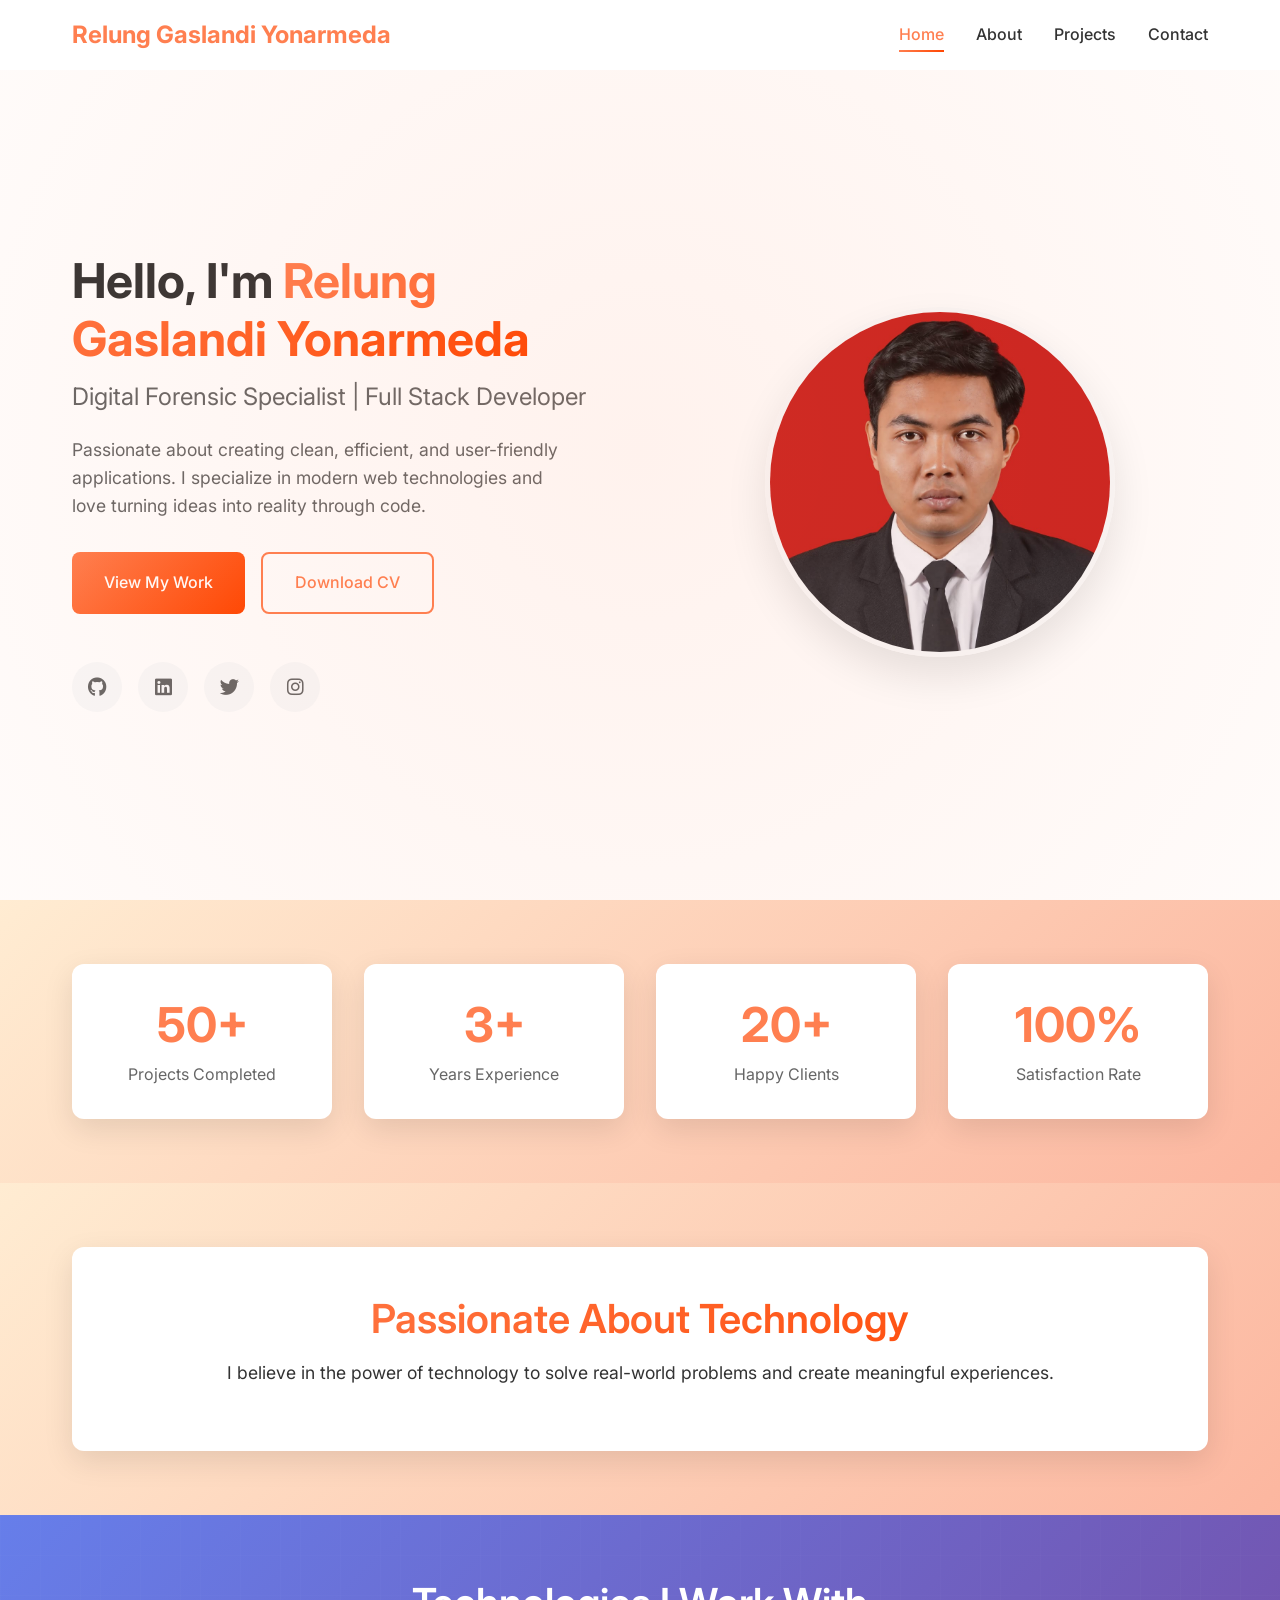
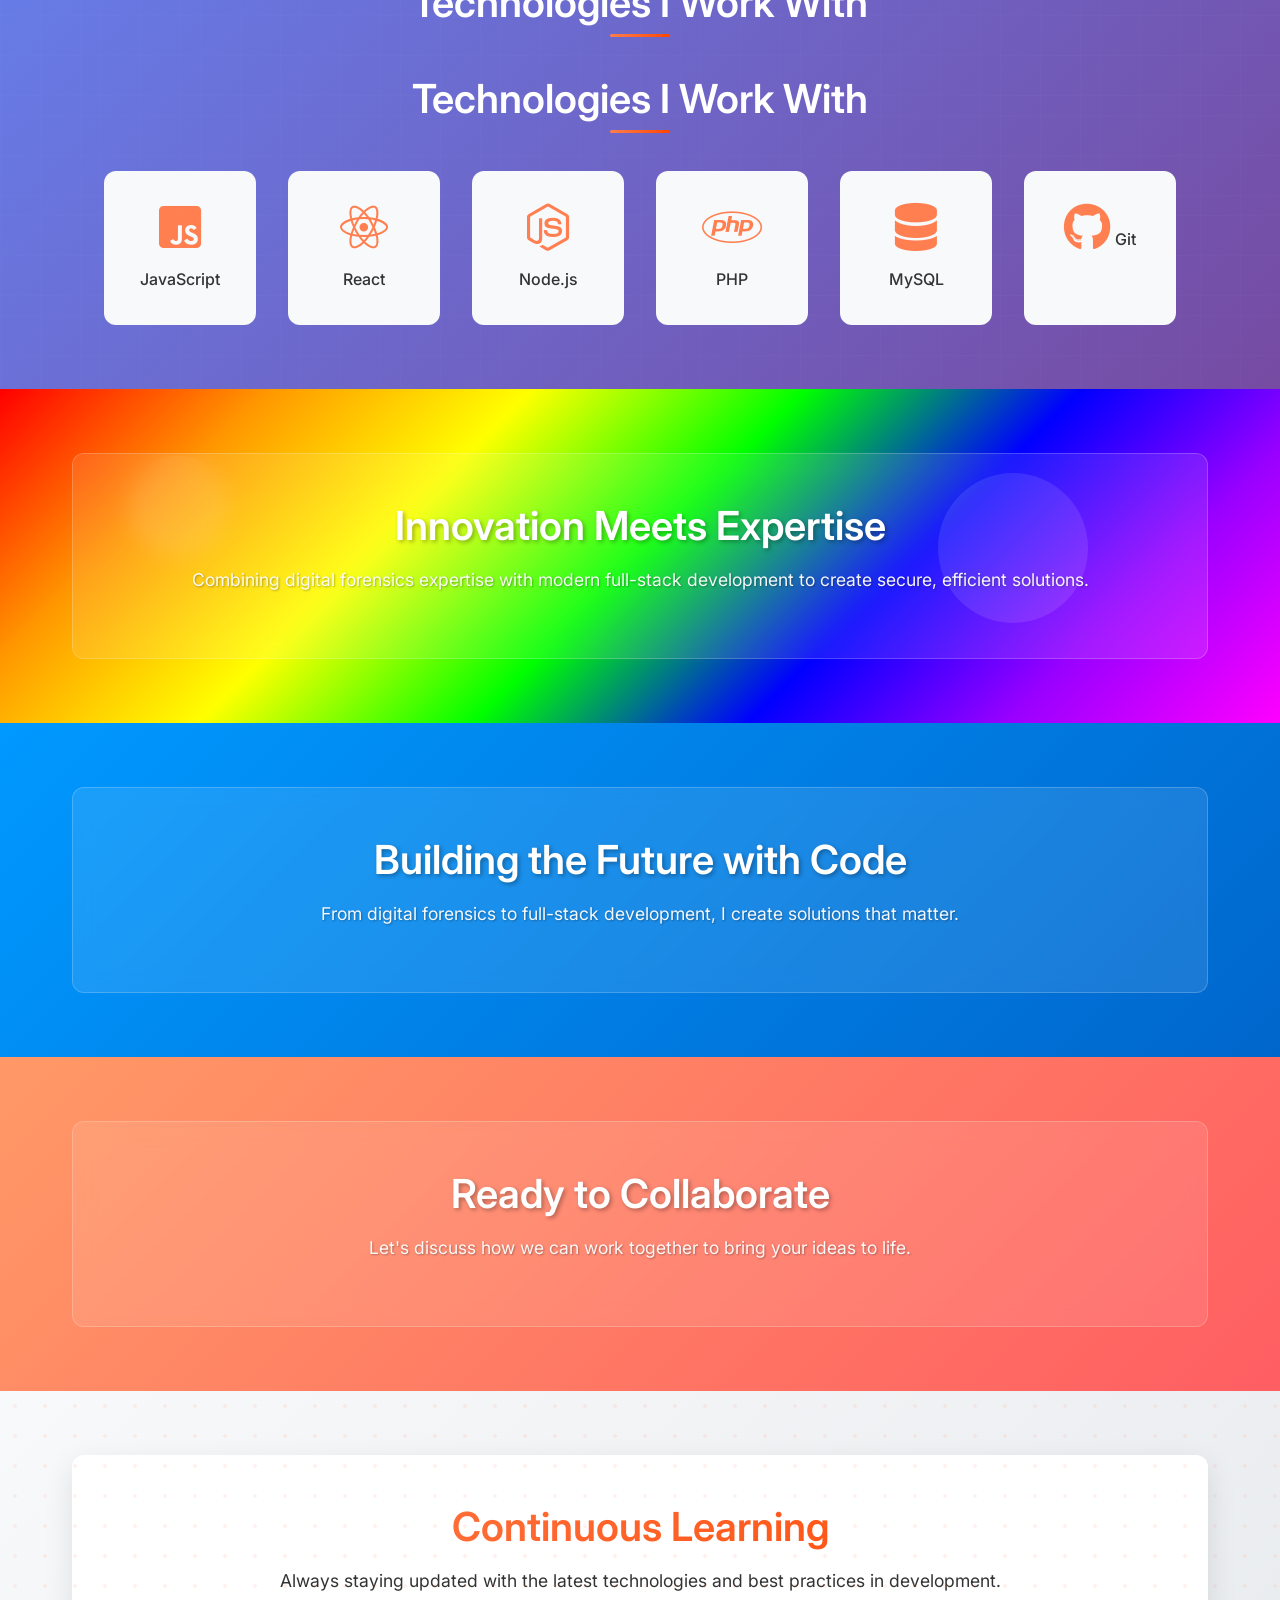
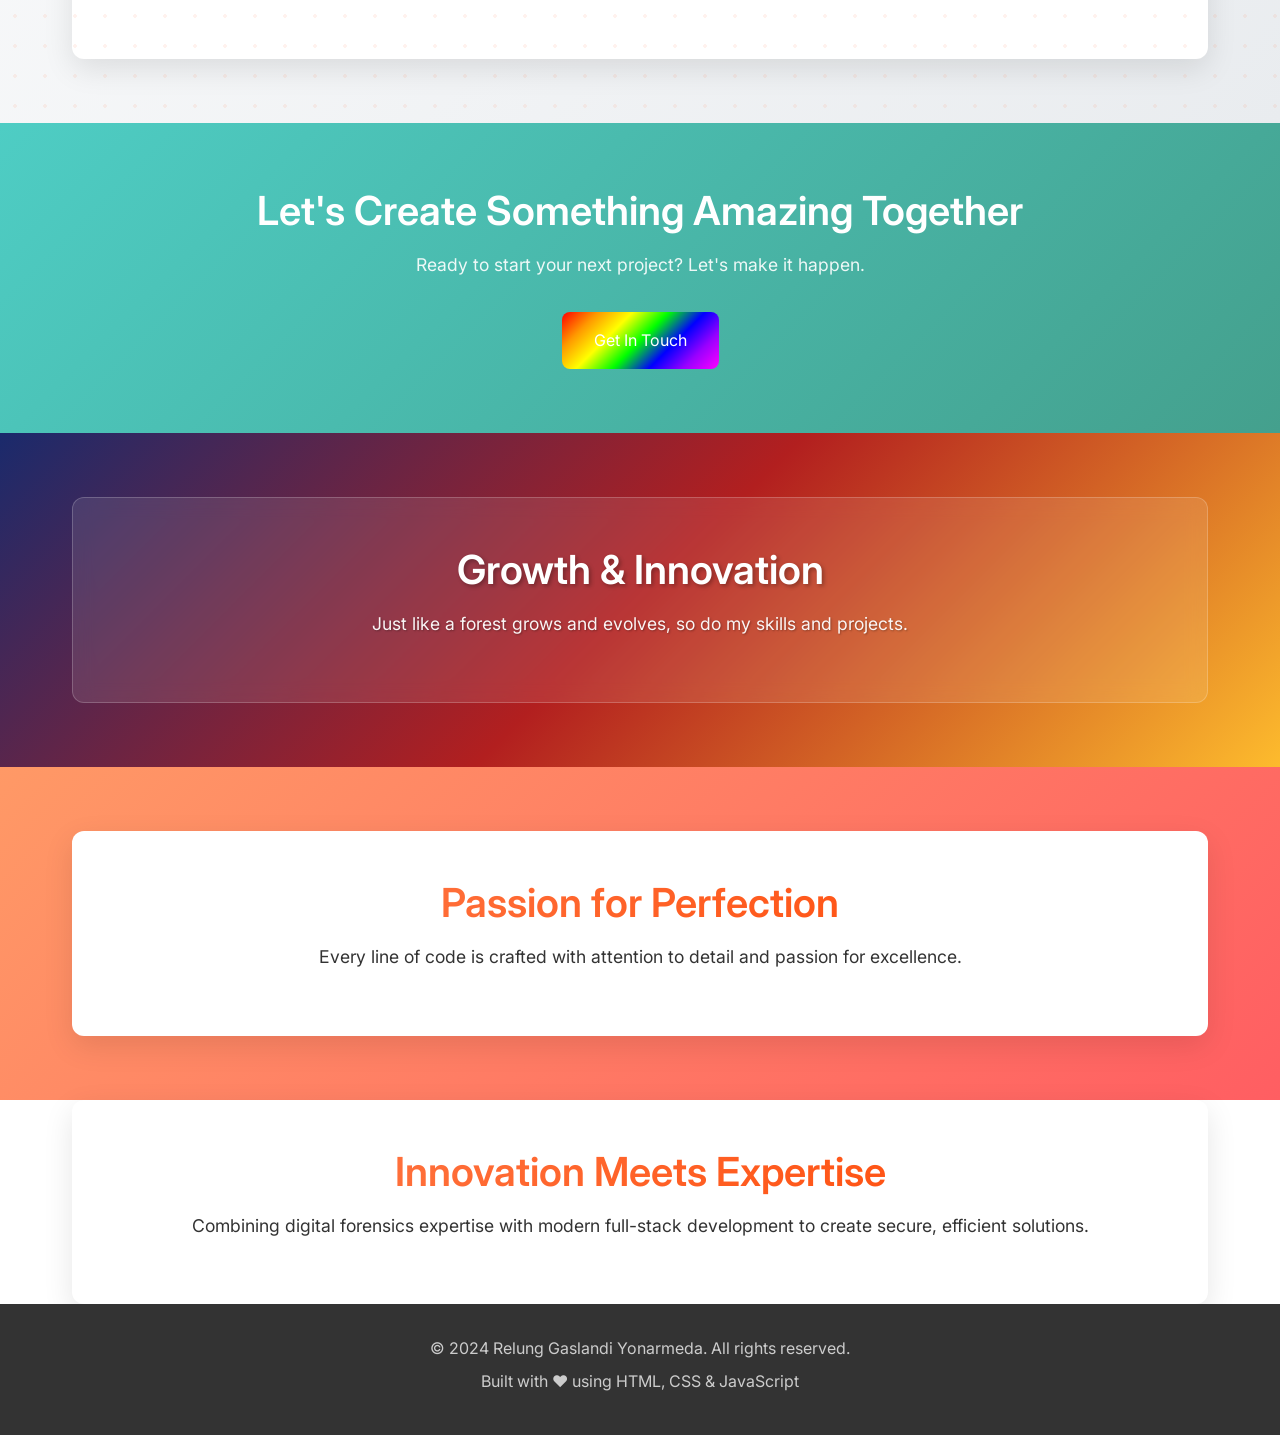
==== commit eef870de: "tambah foto" ====
--- a/index.html
+++ b/index.html
@@ -69,7 +69,7 @@
                 </div>
             </div>
             <div class="hero-image">
-                <img src="images/RelungFotoProfil.jpg" alt="John Doe" class="profile-img">
+                <img src="images/RelungPP1.jpg" alt="John Doe" class="profile-img">
             </div>
         </div>
     </section>
